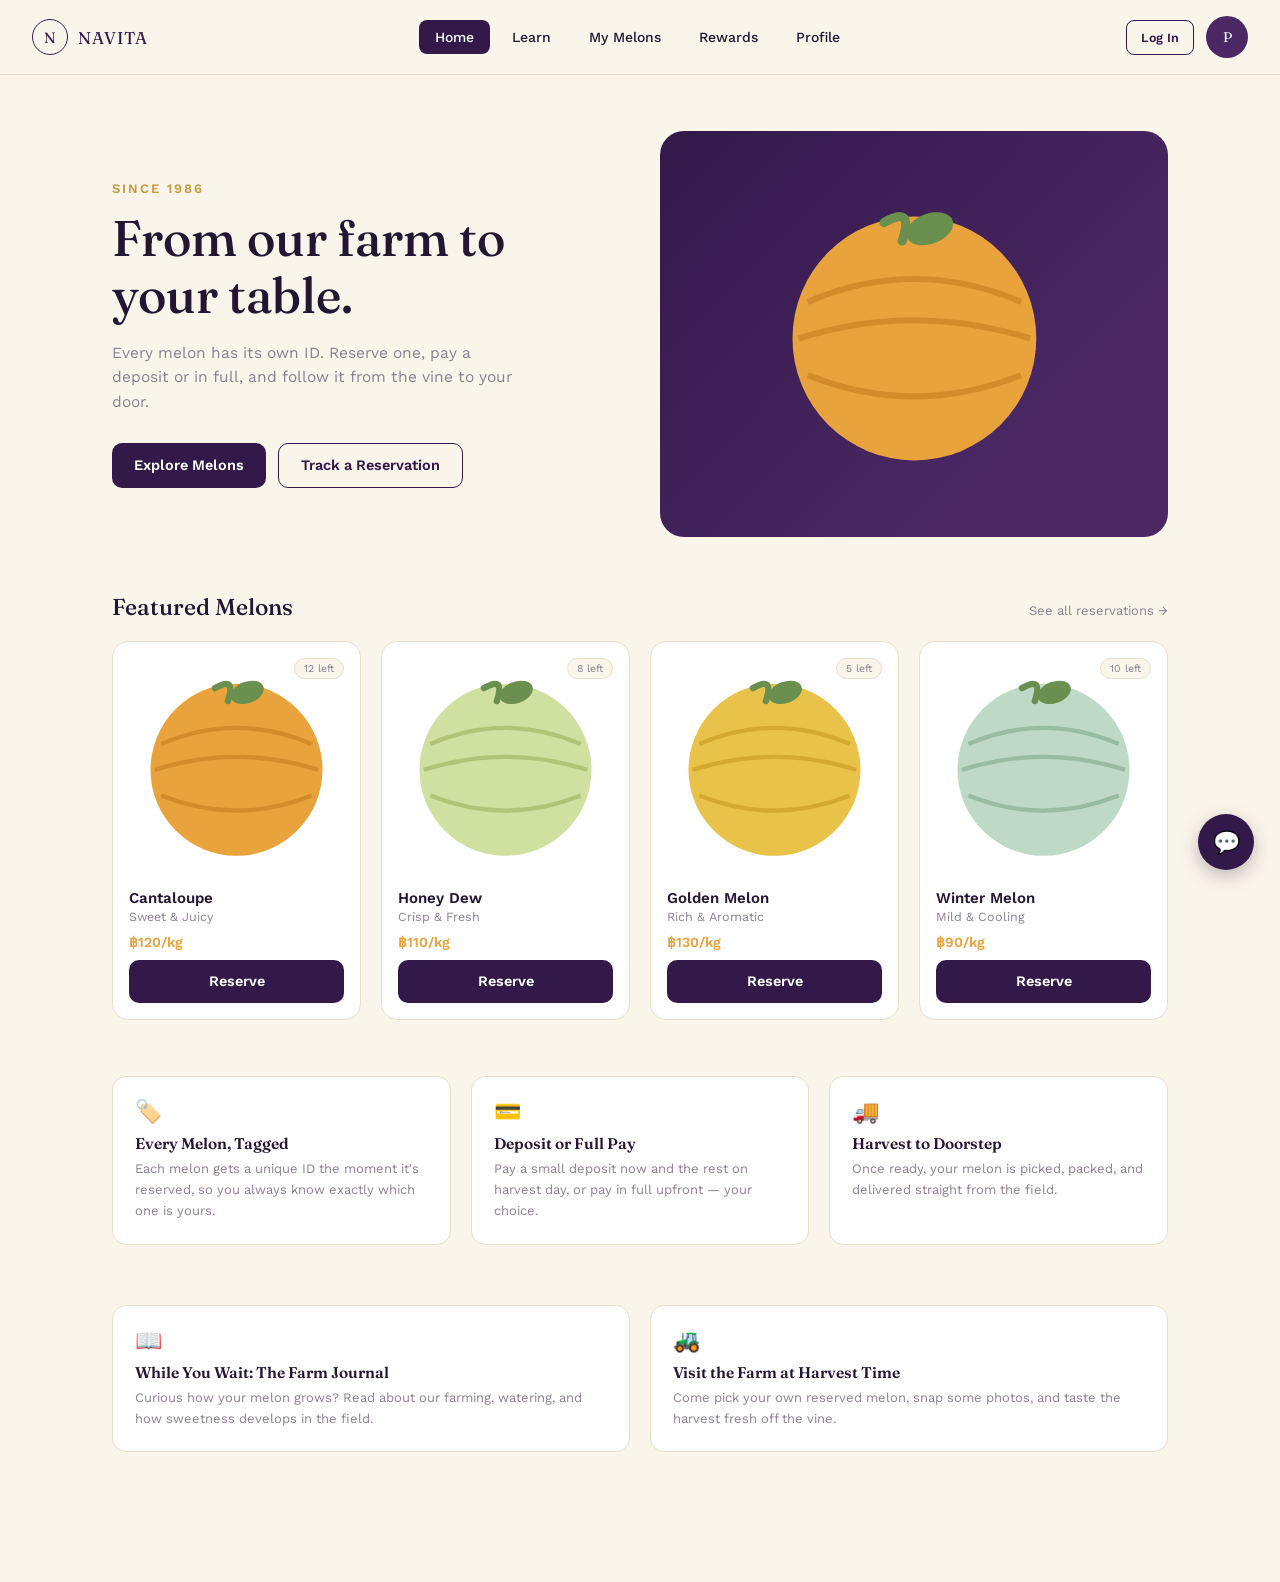
==== navita-web.html @ 155e5de3 "first commit" ====
<!DOCTYPE html>
<html lang="en">
<head>
  <meta charset="UTF-8">
  <meta name="viewport" content="width=device-width, initial-scale=1.0">
  <title>NAVITA — Fresh Melons, Direct from Our Farm</title>
  <link rel="stylesheet" href="style.css">
</head>
<body>

  <nav class="navbar">
    <div class="brand-mark" onclick="go('home')">
      <div class="crest-sm">N</div>
      <div class="brand-text">NAVITA</div>
    </div>
    <ul class="nav-links" id="navLinks"></ul>
    <div class="nav-right">
      <button class="btn btn-outline btn-sm" onclick="openAuth()">Log In</button>
      <div class="avatar" onclick="go('profile')">P</div>
    </div>
  </nav>

  <!-- HOME -->
  <section class="page active" id="page-home">
    <div class="container">
      <div class="hero">
        <div>
          <div class="eyebrow">SINCE 1986</div>
          <h1>From our farm to your table.</h1>
          <p>Every melon has its own ID. Reserve one, pay a deposit or in full, and follow it from the vine to your door.</p>
          <div class="hero-actions">
            <button class="btn btn-purple" onclick="scrollToGrid()">Explore Melons</button>
            <button class="btn btn-outline" onclick="go('myMelons')">Track a Reservation</button>
          </div>
        </div>
        <div class="hero-visual"><div class="glow" id="heroSvg"></div></div>
      </div>

      <div class="section-title" id="gridAnchor"><h2>Featured Melons</h2><span onclick="go('myMelons')">See all reservations →</span></div>
      <div class="melon-grid" id="homeGrid"></div>

      <div class="why-row">
        <div class="why-item"><div class="ic">🏷️</div><h3>Every Melon, Tagged</h3><p>Each melon gets a unique ID the moment it's reserved, so you always know exactly which one is yours.</p></div>
        <div class="why-item"><div class="ic">💳</div><h3>Deposit or Full Pay</h3><p>Pay a small deposit now and the rest on harvest day, or pay in full upfront — your choice.</p></div>
        <div class="why-item"><div class="ic">🚚</div><h3>Harvest to Doorstep</h3><p>Once ready, your melon is picked, packed, and delivered straight from the field.</p></div>
      </div>

      <div class="why-row" style="grid-template-columns:1fr 1fr; margin-bottom:60px;">
        <div class="why-item" style="cursor:pointer;" onclick="go('learn')">
          <div class="ic">📖</div><h3>While You Wait: The Farm Journal</h3>
          <p>Curious how your melon grows? Read about our farming, watering, and how sweetness develops in the field.</p>
        </div>
        <div class="why-item" style="cursor:pointer;" onclick="go('visit')">
          <div class="ic">🚜</div><h3>Visit the Farm at Harvest Time</h3>
          <p>Come pick your own reserved melon, snap some photos, and taste the harvest fresh off the vine.</p>
        </div>
      </div>
    </div>
  </section>

  <!-- LEARN / FARM JOURNAL -->
  <section class="page" id="page-learn">
    <div class="container">
      <div class="section-title"><h2>Farm Journal</h2></div>
      <p class="learn-intro">While your melon ripens on the vine, take a few minutes to learn how it gets from seed to sweetness. Tap any card to read more.</p>
      <div class="learn-grid" id="learnGrid"></div>
    </div>
  </section>

  <!-- FARM VISIT BOOKING -->
  <section class="page" id="page-visit">
    <div class="container">
      <div class="section-title"><h2>Book a Farm Visit</h2></div>
      <div class="visit-wrap" id="visitWrap"></div>
    </div>
  </section>

  <!-- DETAIL -->
  <section class="page" id="page-detail">
    <div class="container">
      <div class="back-link" onclick="go('home')">← Back to melons</div>
      <div class="detail-wrap">
        <div class="detail-visual" id="detailVisual"></div>
        <div class="detail-info" id="detailInfo"></div>
      </div>
    </div>
  </section>

  <!-- RESERVATION FLOW -->
  <section class="page" id="page-reservation">
    <div class="container">
      <div class="back-link" id="resBack">← Back</div>
      <div class="steps">
        <div class="step done" id="stepSelect"><div class="circ">1</div>Select</div>
        <div class="step-line"></div>
        <div class="step active" id="stepDeposit"><div class="circ">2</div>Deposit</div>
        <div class="step-line"></div>
        <div class="step" id="stepGrow"><div class="circ">3</div>Grow</div>
        <div class="step-line"></div>
        <div class="step" id="stepHarvest"><div class="circ">4</div>Harvest</div>
      </div>

      <div class="res-layout">
        <div>
          <h2 style="font-size:18px; margin-bottom:14px;">Selected Melon</h2>
          <div class="selected-card">
            <div class="selected-thumb" id="resThumb"></div>
            <div>
              <div class="unit-id" id="resUnitId">ID: —</div>
              <div class="sname" id="resName">—</div>
              <div class="sprice" id="resPrice">—</div>
            </div>
          </div>

          <h2 style="font-size:18px; margin-bottom:14px;">Reservation Option</h2>
          <div id="optDeposit" class="option-card selected" onclick="selectPayment('deposit')">
            <input type="radio" name="payopt" checked>
            <div>
              <div class="otitle">Deposit (฿50)</div>
              <div class="osub">Pay a small deposit now, rest on harvest day.</div>
            </div>
          </div>
          <div id="optFull" class="option-card" onclick="selectPayment('full')">
            <input type="radio" name="payopt">
            <div>
              <div class="otitle" id="fullTitle">Full Payment</div>
              <div class="osub">Pay the full amount now.</div>
            </div>
          </div>

          <div class="total-row">
            <div class="label" id="totalLabel">Total (Deposit)</div>
            <div class="amount" id="totalAmount">฿50</div>
          </div>
          <button class="btn btn-purple btn-block" onclick="confirmReservation()">Next</button>
        </div>
        <div>
          <div class="why-item">
            <div class="ic">🏷️</div>
            <h3>Why unique IDs?</h3>
            <p>The moment you reserve, this exact melon is taken off the vine's availability count and tagged just for you — you'll see the same ID again in My Melons and on your delivery.</p>
          </div>
        </div>
      </div>
    </div>
  </section>

  <!-- MY MELONS -->
  <section class="page" id="page-myMelons">
    <div class="container">
      <div class="section-title"><h2>My Melons</h2></div>
      <div class="res-grid" id="resGrid"></div>
    </div>
  </section>

  <!-- REWARDS -->
  <section class="page" id="page-rewards">
    <div class="container">
      <div class="rewards-wrap">
        <div class="section-title"><h2>My Rewards</h2></div>
        <div class="points-card">
          <div><div style="font-size:12.5px; color:rgba(255,255,255,.7);">Your Points</div><div class="num" id="pointsNum">250</div></div>
          <button class="btn btn-gold" onclick="showToast('Redeemed! New offers coming soon.')">Redeem</button>
        </div>
        <div class="section-title"><h2 style="font-size:17px;">Badges</h2></div>
        <div class="badges" id="badgesGrid"></div>
      </div>
    </div>
  </section>

  <!-- PROFILE -->
  <section class="page" id="page-profile">
    <div class="container">
      <div class="profile-wrap">
        <div class="profile-head">
          <div class="avatar">P</div>
          <div><div class="pname">Ploy S.</div><div class="pmail">ploy@example.com</div></div>
        </div>
        <div class="menu-item">Purchase History <span></span></div>
        <div class="menu-item">Addresses <span></span></div>
        <div class="menu-item">Payment Methods <span></span></div>
        <div class="menu-item">Notifications <span></span></div>
        <div class="menu-item">Help & Support <span></span></div>
        <div class="menu-item" style="color:#B0413E;" onclick="openAuth()">Log Out</div>
      </div>
    </div>
  </section>

  <div class="tabbar" id="tabbar"></div>

  <div class="overlay" id="authOverlay">
    <div class="auth-modal">
      <button class="close-x" onclick="closeAuth()">✕</button>
      <div class="crest">N</div>
      <h2>Welcome back</h2>
      <div class="sub">Log in to reserve this season's melons</div>
      <div class="field"><input type="text" placeholder="Email or phone number"></div>
      <div class="field"><input type="password" placeholder="Password"></div>
      <button class="btn btn-purple btn-block" onclick="closeAuth()">Log In</button>
    </div>
  </div>

  <div class="overlay" id="gameOverlay">
    <div class="game-modal">
      <button class="close-x" onclick="closeGame()">✕</button>
      <div class="ic-hero">🎯</div>
      <h2>Guess the Harvest!</h2>
      <div class="sub" id="gameSub">Take a guess on <b>—</b> and win rewards if you're right.</div>
      <div class="game-field">
        <label>Harvest Date</label>
        <input type="date" id="guessDate">
      </div>
      <div class="game-field">
        <label>Final Weight (kg)</label>
        <input type="number" id="guessWeight" step="0.1" placeholder="e.g. 2.5">
      </div>
      <div class="game-field">
        <label>Sweetness Level (Brix)</label>
        <input type="number" id="guessBrix" step="0.1" placeholder="e.g. 14">
      </div>
      <button class="btn btn-purple btn-block" onclick="submitGuess()">Submit Guess</button>
      <div class="game-reward-note">Get points for playing — guess all three right for a free delivery + discount coupon. 🎁</div>
    </div>
  </div>


  <!-- ARTICLE MODAL -->
  <div class="overlay" id="articleOverlay">
    <div class="article-modal">
      <button class="close-x" onclick="closeArticle()">✕</button>
      <div class="ic-hero" id="articleIcon">📖</div>
      <h2 id="articleTitle">—</h2>
      <div id="articleBody"></div>
    </div>
  </div>

  <!-- CHAT WIDGET -->
  <button class="chat-fab" onclick="openChat()" title="Ask us anything">💬</button>
  <div class="overlay" id="chatOverlay">
    <div class="chat-modal">
      <button class="close-x" onclick="closeChat()" style="color:#fff;">✕</button>
      <div class="chat-head">
        <div class="ic">🧑‍🌾</div>
        <div><div class="t1">Ask the Farm</div><div class="t2">We usually reply within a few hours</div></div>
      </div>
      <div class="chat-body" id="chatBody"></div>
      <div class="chat-suggestions" id="chatSuggestions"></div>
      <div class="chat-input-row">
        <input type="text" id="chatInput" placeholder="Type your question…" onkeydown="if(event.key==='Enter') sendChatMessage()">
        <button onclick="sendChatMessage()">➤</button>
      </div>
    </div>
  </div>

  <div class="toast" id="toast"></div>
</body>
<script src="script.js"></script>
</html>
---- style.css ----
@import url('https://fonts.googleapis.com/css2?family=Fraunces:opsz,wght@9..144,400;9..144,500;9..144,600&family=Work+Sans:wght@400;500;600;700&display=swap');

  :root{
    --ink:#241533;
    --purple-deep:#33184A;
    --purple:#4B2864;
    --gold:#C79A3D;
    --gold-light:#E4C77C;
    --cream:#FAF5EA;
    --card:#FFFFFF;
    --melon:#E8A33D;
    --line:#E7DFCB;
    --muted:#8B7F8F;
    --green:#4E7A57;
  }
  *{box-sizing:border-box;}
  html,body{margin:0; padding:0;}
  body{font-family:'Work Sans', sans-serif; color:var(--ink); background:var(--cream);}
  h1,h2,h3,.serif{font-family:'Fraunces', serif; margin:0;}
  button{font-family:'Work Sans'; cursor:pointer;}
  a{color:inherit; text-decoration:none;}

  .btn{border:none; font-weight:600; font-size:14.5px; border-radius:10px; padding:13px 22px; transition:opacity .15s ease;}
  .btn:hover:not(:disabled){background:var(--purple-deep); opacity:.85; color:#fff;}
  .btn:disabled{opacity:.4; cursor:not-allowed;}
  .btn:active:not(:disabled){opacity:.85;}
  .btn-gold{background:var(--gold-light); color:var(--purple-deep);}
  .btn-purple{background:var(--purple-deep); color:#fff;}
  .btn-purple:hover{background:#2a1440;}
  .btn-outline{background:transparent; color:var(--purple-deep); border:1.5px solid var(--purple-deep);}
  .btn-sm{padding:9px 14px; font-size:12.5px; border-radius:8px;}
  .btn-block{width:100%;}

  /* ================= NAV ================= */
  .navbar{
    position:sticky; top:0; z-index:40;
    background:rgba(250,245,234,.9); backdrop-filter:blur(8px);
    border-bottom:1px solid var(--line);
    display:flex; align-items:center; justify-content:space-between; padding:16px 32px;
  }
  .navbar .brand-mark{display:flex; align-items:center; gap:10px; cursor:pointer;}
  .navbar .crest-sm{width:36px; height:36px; border-radius:50%; border:1.5px solid var(--purple-deep);
    display:flex; align-items:center; justify-content:center; color:var(--purple-deep); font-family:'Fraunces'; font-size:15px;}
  .navbar .brand-text{font-family:'Fraunces'; font-size:17px; letter-spacing:1px; color:var(--purple-deep);}
  .nav-links{display:flex; gap:6px; list-style:none; margin:0; padding:0;}
  .nav-links button{background:none; border:none; padding:9px 16px; border-radius:8px; font-size:14px; color:var(--ink); font-weight:500;}
  .nav-links button.active{background:var(--purple-deep); color:#fff;}
  .nav-right{display:flex; align-items:center; gap:12px;}
  .avatar{width:42px; height:42px; border-radius:50%; background:var(--purple); color:#fff;
    display:flex; align-items:center; justify-content:center; font-family:'Fraunces'; font-size:14px; cursor:pointer;}
  .avatar:hover{opacity:.85;}
  @media (max-width:860px){ .nav-links{display:none;} .navbar{padding:14px 18px;} }

  /* ================= LAYOUT ================= */
  .page{display:none; padding-bottom:70px;}
  .page.active{display:block;}
  .container{max-width:1120px; margin:0 auto; padding:0 32px;}
  @media (max-width:860px){ .container{padding:0 18px;} }

  /* ================= HOME HERO ================= */
  .hero{display:grid; grid-template-columns:1fr 1fr; align-items:center; gap:40px; padding:56px 0 50px;}
  .hero .eyebrow{color:var(--gold); font-size:13px; letter-spacing:2px; margin-bottom:14px; font-weight:600;}
  .hero h1{font-size:clamp(32px,4vw,50px); font-weight:500; line-height:1.15; margin-bottom:16px; max-width:480px;}
  .hero p{color:var(--muted); font-size:15.5px; max-width:400px; margin-bottom:28px; line-height:1.6;}
  .hero-actions{display:flex; gap:12px;}
  .hero-visual{background:linear-gradient(135deg, var(--purple-deep), var(--purple) 75%);
    border-radius:24px; aspect-ratio:1/0.8; display:flex; align-items:center; justify-content:center; overflow:hidden;}
  .hero-visual .glow{width:60%;}
  @media (max-width:860px){ .hero{grid-template-columns:1fr; padding:32px 0 30px;} .hero-visual{order:-1; aspect-ratio:16/10;} }

  .section-title{display:flex; align-items:baseline; justify-content:space-between; margin:6px 0 20px;}
  .section-title h2{font-size:23px; font-weight:500;}
  .section-title span{font-size:13px; color:var(--muted); cursor:pointer;}

  .melon-grid{display:grid; grid-template-columns:repeat(4, 1fr); gap:20px; margin-bottom:56px;}
  @media (max-width:1000px){ .melon-grid{grid-template-columns:repeat(3,1fr);} }
  @media (max-width:700px){ .melon-grid{grid-template-columns:repeat(2,1fr); gap:14px;} }
  @media (max-width:420px){ .melon-grid{grid-template-columns:1fr;} }

  .melon-card{background:var(--card); border:1px solid var(--line); border-radius:16px; padding:16px;
    cursor:pointer; transition:border-color .15s ease, transform .15s ease;}
  .melon-card:hover{border-color:var(--gold); transform:translateY(-2px);}
  .melon-thumb{width:100%; aspect-ratio:1/1; margin-bottom:12px; position:relative;}
  .stock-pill{position:absolute; top:0; right:0; background:var(--cream); border:1px solid var(--line); border-radius:20px;
    padding:3px 9px; font-size:10.5px; color:var(--muted);}
  .melon-card .name{font-size:15px; font-weight:600;}
  .melon-card .desc{font-size:12.5px; color:var(--muted); margin:2px 0 10px;}
  .melon-card .price{font-size:14px; color:var(--melon); font-weight:600; margin-bottom:10px;}

  .why-row{display:grid; grid-template-columns:repeat(3,1fr); gap:20px; margin-bottom:60px;}
  @media (max-width:700px){ .why-row{grid-template-columns:1fr;} }
  .why-item{border:1px solid var(--line); border-radius:14px; padding:22px; background:var(--card);}
  .why-item .ic{font-size:22px; margin-bottom:10px;}
  .why-item h3{font-size:15.5px; margin-bottom:6px; font-weight:600;}
  .why-item p{font-size:13px; color:var(--muted); margin:0; line-height:1.6;}

  /* ================= DETAIL ================= */
  .detail-wrap{display:grid; grid-template-columns:1fr 1fr; gap:48px; padding:40px 0 60px; align-items:start;}
  @media (max-width:860px){ .detail-wrap{grid-template-columns:1fr; gap:24px; padding:20px 0 40px;} }
  .back-link{display:inline-flex; align-items:center; gap:6px; color:var(--muted); font-size:13.5px; margin-bottom:18px; cursor:pointer;}
  .detail-visual{background:#EDE7D9; border-radius:20px; aspect-ratio:1/1; display:flex; align-items:center; justify-content:center; padding:40px;}
  .detail-info h1{font-size:28px; margin-bottom:4px; font-weight:500;}
  .detail-info .sub{color:var(--muted); font-size:14.5px; margin-bottom:10px;}
  .rating{color:var(--gold); font-size:14px; margin-bottom:18px;}
  .price-big{font-size:26px; font-weight:700; color:var(--melon); margin-bottom:18px;}
  .price-big span{font-size:14px; color:var(--muted); font-weight:400;}
  .detail-info p.about{font-size:14.5px; line-height:1.7; color:var(--ink); margin-bottom:24px; max-width:460px;}
  .stat-row{display:flex; gap:14px; margin-bottom:28px;}
  .stat{flex:1; max-width:160px; border:1px solid var(--line); border-radius:12px; padding:14px; text-align:center; font-size:12px; color:var(--muted); background:var(--card);}
  .stat b{display:block; font-family:'Fraunces'; font-size:17px; color:var(--ink); margin-bottom:2px;}

  /* ================= RESERVATION FLOW ================= */
  .steps{display:flex; align-items:center; gap:8px; margin-bottom:30px; flex-wrap:wrap;}
  .step{display:flex; align-items:center; gap:8px; font-size:12.5px; color:var(--muted);}
  .step .circ{width:26px; height:26px; border-radius:50%; background:var(--line); color:#fff; display:flex; align-items:center; justify-content:center; font-size:12px; font-weight:600;}
  .step.done .circ, .step.active .circ{background:var(--purple-deep);}
  .step.active{color:var(--ink); font-weight:600;}
  .step-line{width:28px; height:1px; background:var(--line);}
  .res-layout{display:grid; grid-template-columns:1fr 1fr; gap:40px; padding-bottom:60px;}
  @media (max-width:860px){ .res-layout{grid-template-columns:1fr; gap:26px;} }
  .selected-card{background:var(--card); border:1px solid var(--line); border-radius:16px; padding:18px; display:flex; gap:14px; align-items:center; margin-bottom:22px;}
  .selected-thumb{width:60px; height:60px; flex-shrink:0;}
  .selected-card .unit-id{font-size:11.5px; color:var(--muted); font-family:'Work Sans';}
  .selected-card .sname{font-weight:600; font-size:15px;}
  .selected-card .sprice{color:var(--melon); font-weight:600; font-size:13.5px; margin-top:2px;}
  .option-card{border:1.5px solid var(--line); border-radius:14px; padding:16px; margin-bottom:12px; cursor:pointer; display:flex; align-items:flex-start; gap:12px; background:var(--card);}
  .option-card.selected{border-color:var(--purple-deep); background:#F7F2FB;}
  .option-card input{margin-top:3px;}
  .option-card .otitle{font-weight:600; font-size:14px;}
  .option-card .osub{font-size:12px; color:var(--muted); margin-top:2px;}
  .total-row{display:flex; justify-content:space-between; align-items:center; border-top:1px solid var(--line); padding-top:16px; margin:18px 0 20px;}
  .total-row .label{font-size:13px; color:var(--muted);}
  .total-row .amount{font-family:'Fraunces'; font-size:24px;}

  /* ================= MY MELONS ================= */
  .res-grid{display:grid; grid-template-columns:repeat(2,1fr); gap:18px; padding:36px 0 60px;}
  @media (max-width:700px){ .res-grid{grid-template-columns:1fr;} }
  .res-card{background:var(--card); border:1px solid var(--line); border-radius:16px; padding:20px;}
  .res-card .top{display:flex; gap:14px; margin-bottom:12px;}
  .res-thumb{width:56px; height:56px; flex-shrink:0;}
  .res-card .name{font-weight:600; font-size:15px;}
  .res-card .unit-id{font-size:11.5px; color:var(--muted); font-family:'Work Sans';}
  .res-card .meta{font-size:11.5px; color:var(--muted); margin-top:1px;}
  .pay-badge{display:inline-block; font-size:10.5px; padding:3px 9px; border-radius:20px; margin-top:6px;}
  .pay-badge.deposit{background:#FCEFD8; color:#8A5A1E;}
  .pay-badge.full{background:#E6F0E6; color:var(--green);}
  .progress-track{height:7px; background:var(--line); border-radius:5px; overflow:hidden; margin:12px 0 6px;}
  .progress-fill{height:100%; background:var(--gold);}
  .progress-label{display:flex; justify-content:space-between; font-size:11.5px; color:var(--muted); margin-bottom:12px;}
  .empty-state{text-align:center; padding:70px 20px; color:var(--muted); font-size:14px;}
  .delivery-list{list-style:none; margin:12px 0 14px; padding:0; display:flex; flex-direction:column; gap:8px;}
  .delivery-list li{display:flex; align-items:center; gap:8px; font-size:12.5px; color:var(--muted);}
  .delivery-list li .dchk{width:16px; height:16px; border-radius:50%; border:1.5px solid var(--line); flex-shrink:0; display:flex; align-items:center; justify-content:center; font-size:9px; color:#fff;}
  .delivery-list li.done{color:var(--ink); font-weight:500;}
  .delivery-list li.done .dchk{background:var(--green); border-color:var(--green);}
  .delivery-list li.current .dchk{background:var(--gold); border-color:var(--gold);}

  /* ================= REWARDS ================= */
  .rewards-wrap{padding:36px 0 60px;}
  .points-card{background:linear-gradient(135deg, var(--purple-deep), var(--purple)); border-radius:18px; padding:28px 32px; color:#fff; margin-bottom:32px;
    display:flex; align-items:center; justify-content:space-between; flex-wrap:wrap; gap:16px;}
  .points-card .num{font-family:'Fraunces'; font-size:38px; color:var(--gold-light);}
  .badges{display:grid; grid-template-columns:repeat(4,1fr); gap:16px;}
  @media (max-width:700px){ .badges{grid-template-columns:repeat(2,1fr);} }
  .badge{text-align:center; font-size:12px; color:var(--muted); border:1px solid var(--line); border-radius:14px; padding:18px 10px; background:var(--card);}
  .badge .circle{width:54px; height:54px; border-radius:50%; background:var(--cream); border:1px solid var(--line);
    display:flex; align-items:center; justify-content:center; margin:0 auto 10px; font-size:21px;}

  /* ================= PROFILE ================= */
  .profile-wrap{padding:36px 0 60px; max-width:520px;}
  .profile-head{display:flex; align-items:center; gap:16px; margin-bottom:20px;}
  .profile-head .avatar{width:64px; height:64px; font-size:22px;}
  .profile-head .pname{font-weight:600; font-size:18px;}
  .profile-head .pmail{color:var(--muted); font-size:13px;}
  .menu-item{display:flex; align-items:center; justify-content:space-between; padding:16px 6px; border-bottom:1px solid var(--line); font-size:14.5px; cursor:pointer; }
  .menu-item:hover{border-color:var(--purple); transform:translateY(-2px);}

  /* ================= AUTH MODAL ================= */
  .overlay{position:fixed; inset:0; background:rgba(36,21,51,.55); display:none; align-items:center; justify-content:center; z-index:60; padding:20px;}
  .overlay.open{display:flex;}
  .auth-modal{background:var(--card); border-radius:18px; padding:36px; width:100%; max-width:380px; position:relative;}
  .auth-modal .crest{width:56px; height:56px; border:1.5px solid var(--gold); border-radius:50%; display:flex; align-items:center; justify-content:center; font-family:'Fraunces'; font-size:20px; color:var(--purple-deep); margin:0 auto 10px;}
  .auth-modal h2{text-align:center; font-size:19px; margin-bottom:4px;}
  .auth-modal .sub{text-align:center; color:var(--muted); font-size:13px; margin-bottom:20px;}
  .field{margin-bottom:12px;}
  .field input{width:100%; padding:12px 14px; border-radius:10px; border:1px solid var(--line); font-size:14px; font-family:'Work Sans';}
  .close-x{position:absolute; top:14px; right:16px; background:none; border:none; font-size:18px; color:var(--muted);}

  /* ================= MOBILE BOTTOM NAV ================= */
  .tabbar{display:none; position:fixed; bottom:0; left:0; right:0; z-index:40; border-top:1px solid var(--line); background:#fff; padding:8px 4px 12px;}
  @media (max-width:860px){ .tabbar{display:flex;} .page{padding-bottom:84px;} }
  .tab{flex:1; display:flex; flex-direction:column; align-items:center; gap:3px; color:var(--muted); font-size:10.5px; background:none; border:none;}
  .tab.active{color:var(--purple-deep); font-weight:600;}
  .tab .dot{width:5px; height:5px; border-radius:50%; background:transparent;}
  .tab.active .dot{background:var(--gold);}
  .tab .ic{font-size:17px;}

  /* ================= PREDICTION GAME ================= */
  .game-modal{background:var(--card); border-radius:18px; padding:32px; width:100%; max-width:420px; position:relative;}
  .game-modal .ic-hero{width:52px; height:52px; border-radius:50%; background:var(--cream); border:1px solid var(--line);
    display:flex; align-items:center; justify-content:center; font-size:22px; margin:0 auto 12px;}
  .game-modal h2{text-align:center; font-size:19px; margin-bottom:4px;}
  .game-modal .sub{text-align:center; color:var(--muted); font-size:12.5px; margin-bottom:22px; line-height:1.6;}
  .game-field{margin-bottom:14px;}
  .game-field label{display:block; font-size:12.5px; color:var(--muted); margin-bottom:6px; font-weight:500;}
  .game-field input{width:100%; padding:11px 13px; border-radius:10px; border:1px solid var(--line); font-size:14px; font-family:'Work Sans';}
  .game-reward-note{background:var(--cream); border:1px dashed var(--line); border-radius:12px; padding:12px 14px; font-size:11.5px; color:var(--muted); margin-top:6px; line-height:1.6;}
  .guess-btn{background:linear-gradient(135deg, var(--gold-light), var(--gold)); color:var(--purple-deep); width:100%;
    border:none; border-radius:10px; padding:9px 6px; font-size:11.5px; font-weight:600; margin-top:2px;}
  .guess-result{background:#F7F2FB; border:1px solid var(--line); border-radius:12px; padding:10px 12px; font-size:11.5px; color:var(--ink); margin-top:2px; line-height:1.6;}

  .toast{position:fixed; bottom:26px; left:50%; transform:translateX(-50%) translateY(14px); background:var(--purple-deep); color:#fff;
    padding:13px 22px; border-radius:10px; font-size:13px; opacity:0; pointer-events:none; transition:all .25s ease; z-index:80; white-space:nowrap;}
  @media (max-width:860px){ .toast{bottom:96px;} }
  .toast.show{opacity:1; transform:translateX(-50%) translateY(0);}

  /* ================= LEARN / FARM JOURNAL ================= */
  .learn-intro{color:var(--muted); font-size:14px; max-width:560px; margin-bottom:24px; line-height:1.6;}
  .learn-grid{display:grid; grid-template-columns:repeat(2,1fr); gap:18px; padding-bottom:40px;}
  @media (max-width:700px){ .learn-grid{grid-template-columns:1fr;} }
  .learn-card{background:var(--card); border:1px solid var(--line); border-radius:16px; padding:20px; cursor:pointer; transition:border-color .15s ease, transform .15s ease;}
  .learn-card:hover{border-color:var(--purple); transform:translateY(-2px);}
  .learn-card .ic{font-size:26px; margin-bottom:10px;}
  .learn-card h3{font-size:15.5px; margin-bottom:6px; font-weight:600;}
  .learn-card p{font-size:12.5px; color:var(--muted); margin:0 0 10px; line-height:1.6;}
  .learn-card .read-more{font-size:12px; color:var(--purple-deep); font-weight:600;}
  .article-modal{background:var(--card); border-radius:18px; padding:34px; width:100%; max-width:480px; max-height:80vh; overflow-y:auto; position:relative;}
  .article-modal .ic-hero{width:52px; height:52px; border-radius:50%; background:var(--cream); border:1px solid var(--line);
    display:flex; align-items:center; justify-content:center; font-size:22px; margin-bottom:14px;}
  .article-modal h2{font-size:20px; margin-bottom:10px; font-weight:500;}
  .article-modal p{font-size:13.5px; line-height:1.75; color:var(--ink); margin:0 0 12px;}
  .learn-teaser{background:#F7F2FB; border:1px dashed var(--line); border-radius:14px; padding:16px 18px; margin:20px 0 0; font-size:12.5px; color:var(--muted); line-height:1.6;}
  .learn-teaser b{color:var(--ink);}

  /* ================= FARM VISIT ================= */
  .visit-wrap{padding:36px 0 60px; max-width:560px;}
  .activity-grid{display:grid; grid-template-columns:1fr 1fr; gap:10px; margin:14px 0 22px;}
  @media (max-width:500px){ .activity-grid{grid-template-columns:1fr;} }
  .activity-check{border:1.5px solid var(--line); border-radius:12px; padding:12px 14px; display:flex; align-items:center; gap:10px; font-size:13px; cursor:pointer; background:var(--card);}
  .activity-check.checked{border-color:var(--purple-deep); background:#F7F2FB;}
  .visit-field{margin-bottom:14px;}
  .visit-field label{display:block; font-size:12.5px; color:var(--muted); margin-bottom:6px; font-weight:500;}
  .visit-field input, .visit-field select{width:100%; padding:12px 14px; border-radius:10px; border:1px solid var(--line); font-size:14px; font-family:'Work Sans';}
  .visit-confirm{background:var(--card); border:1px solid var(--line); border-radius:16px; padding:24px; text-align:center;}
  .visit-confirm .ic{font-size:34px; margin-bottom:10px;}

  /* ================= GIFT / SURPRISE ================= */
  .gift-banner{background:linear-gradient(135deg,#F7F2FB,#FCEFD8); border:1px dashed var(--gold); border-radius:12px; padding:10px 12px; font-size:11.5px; color:var(--ink); margin-top:10px; line-height:1.6;}

  /* ================= BADGES (locked state) ================= */
  .badge.locked{opacity:.45;}
  .badge .circle.locked-circle{filter:grayscale(1);}

  /* ================= MESSAGING / CHAT ================= */
  .chat-fab{position:fixed; bottom:30px; right:26px; z-index:55; width:56px; height:56px; border-radius:50%;
    background:var(--purple-deep); color:#fff; border:none; font-size:22px; display:flex; align-items:center; justify-content:center;
    box-shadow:0 6px 18px rgba(36,21,51,.28);}
  @media (max-width:860px){ .chat-fab{bottom:100px; right:18px; width:50px; height:50px; font-size:19px;} }
  .chat-modal{background:var(--card); border-radius:18px; width:100%; max-width:380px; height:min(560px,80vh); position:relative;
    display:flex; flex-direction:column; overflow:hidden;}
  .chat-head{background:var(--purple-deep); color:#fff; padding:18px 20px; display:flex; align-items:center; gap:10px;}
  .chat-head .ic{width:36px; height:36px; border-radius:50%; background:rgba(255,255,255,.15); display:flex; align-items:center; justify-content:center; font-size:16px;}
  .chat-head .t1{font-weight:600; font-size:14.5px;}
  .chat-head .t2{font-size:11.5px; color:rgba(255,255,255,.75);}
  .chat-body{flex:1; overflow-y:auto; padding:16px; display:flex; flex-direction:column; gap:10px; background:var(--cream);}
  .chat-bubble{max-width:82%; padding:10px 13px; border-radius:14px; font-size:13px; line-height:1.55;}
  .chat-bubble.bot{background:#fff; border:1px solid var(--line); align-self:flex-start; border-bottom-left-radius:4px;}
  .chat-bubble.user{background:var(--purple-deep); color:#fff; align-self:flex-end; border-bottom-right-radius:4px;}
  .chat-suggestions{display:flex; flex-wrap:wrap; gap:6px; padding:0 16px 12px; background:var(--cream);}
  .chat-chip{background:#fff; border:1px solid var(--line); border-radius:20px; padding:7px 12px; font-size:11.5px; color:var(--purple-deep); cursor:pointer;}
  .chat-input-row{display:flex; gap:8px; padding:12px; border-top:1px solid var(--line); background:#fff;}
  .chat-input-row input{flex:1; padding:11px 13px; border-radius:20px; border:1px solid var(--line); font-size:13px; font-family:'Work Sans';}
  .chat-input-row button{background:var(--purple-deep); color:#fff; border:none; border-radius:50%; width:38px; height:38px; flex-shrink:0; font-size:15px;}
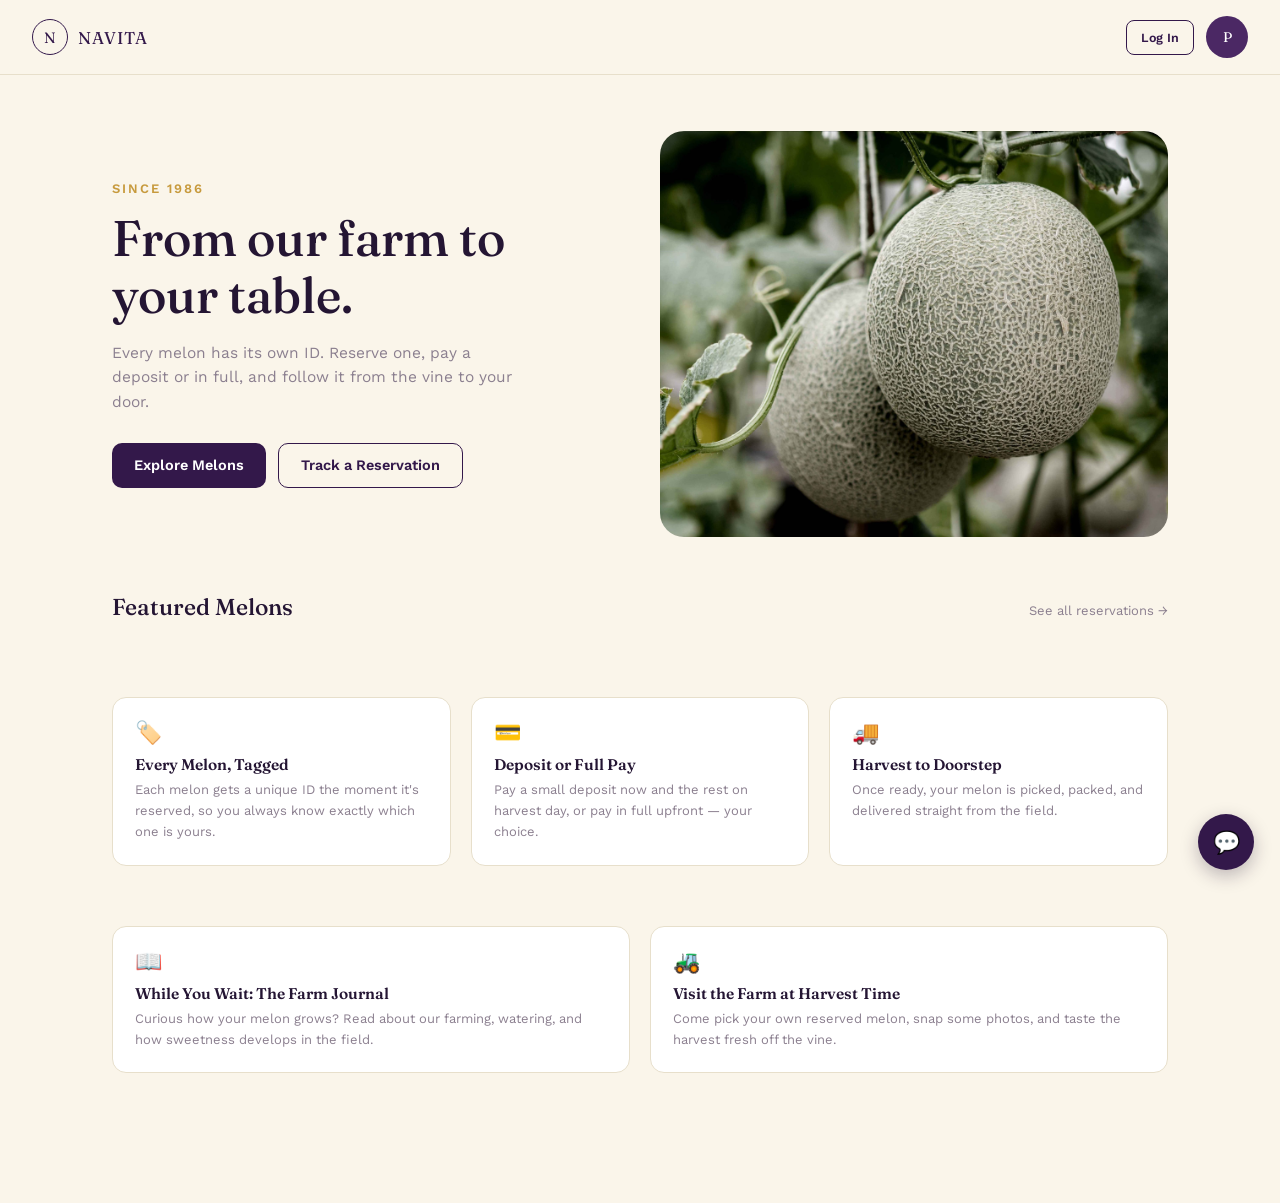
==== commit 09fe97e7: "thrid commit" ====
--- a/navita-web.html
+++ b/navita-web.html
@@ -33,7 +33,7 @@
             <button class="btn btn-outline" onclick="go('myMelons')">Track a Reservation</button>
           </div>
         </div>
-        <div class="hero-visual"><div class="glow" id="heroSvg"></div></div>
+        <div class="hero-visual"><div class="glow" ></div></div>
       </div>
 
       <div class="section-title" id="gridAnchor"><h2>Featured Melons</h2><span onclick="go('myMelons')">See all reservations →</span></div>
--- a/style.css
+++ b/style.css
@@ -63,7 +63,7 @@
   .hero h1{font-size:clamp(32px,4vw,50px); font-weight:500; line-height:1.15; margin-bottom:16px; max-width:480px;}
   .hero p{color:var(--muted); font-size:15.5px; max-width:400px; margin-bottom:28px; line-height:1.6;}
   .hero-actions{display:flex; gap:12px;}
-  .hero-visual{background:linear-gradient(135deg, var(--purple-deep), var(--purple) 75%);
+  .hero-visual{background-image: url('01-melon-13_11zon-scaled-1.jpeg'); background-size: cover; background-position: center;
     border-radius:24px; aspect-ratio:1/0.8; display:flex; align-items:center; justify-content:center; overflow:hidden;}
   .hero-visual .glow{width:60%;}
   @media (max-width:860px){ .hero{grid-template-columns:1fr; padding:32px 0 30px;} .hero-visual{order:-1; aspect-ratio:16/10;} }
